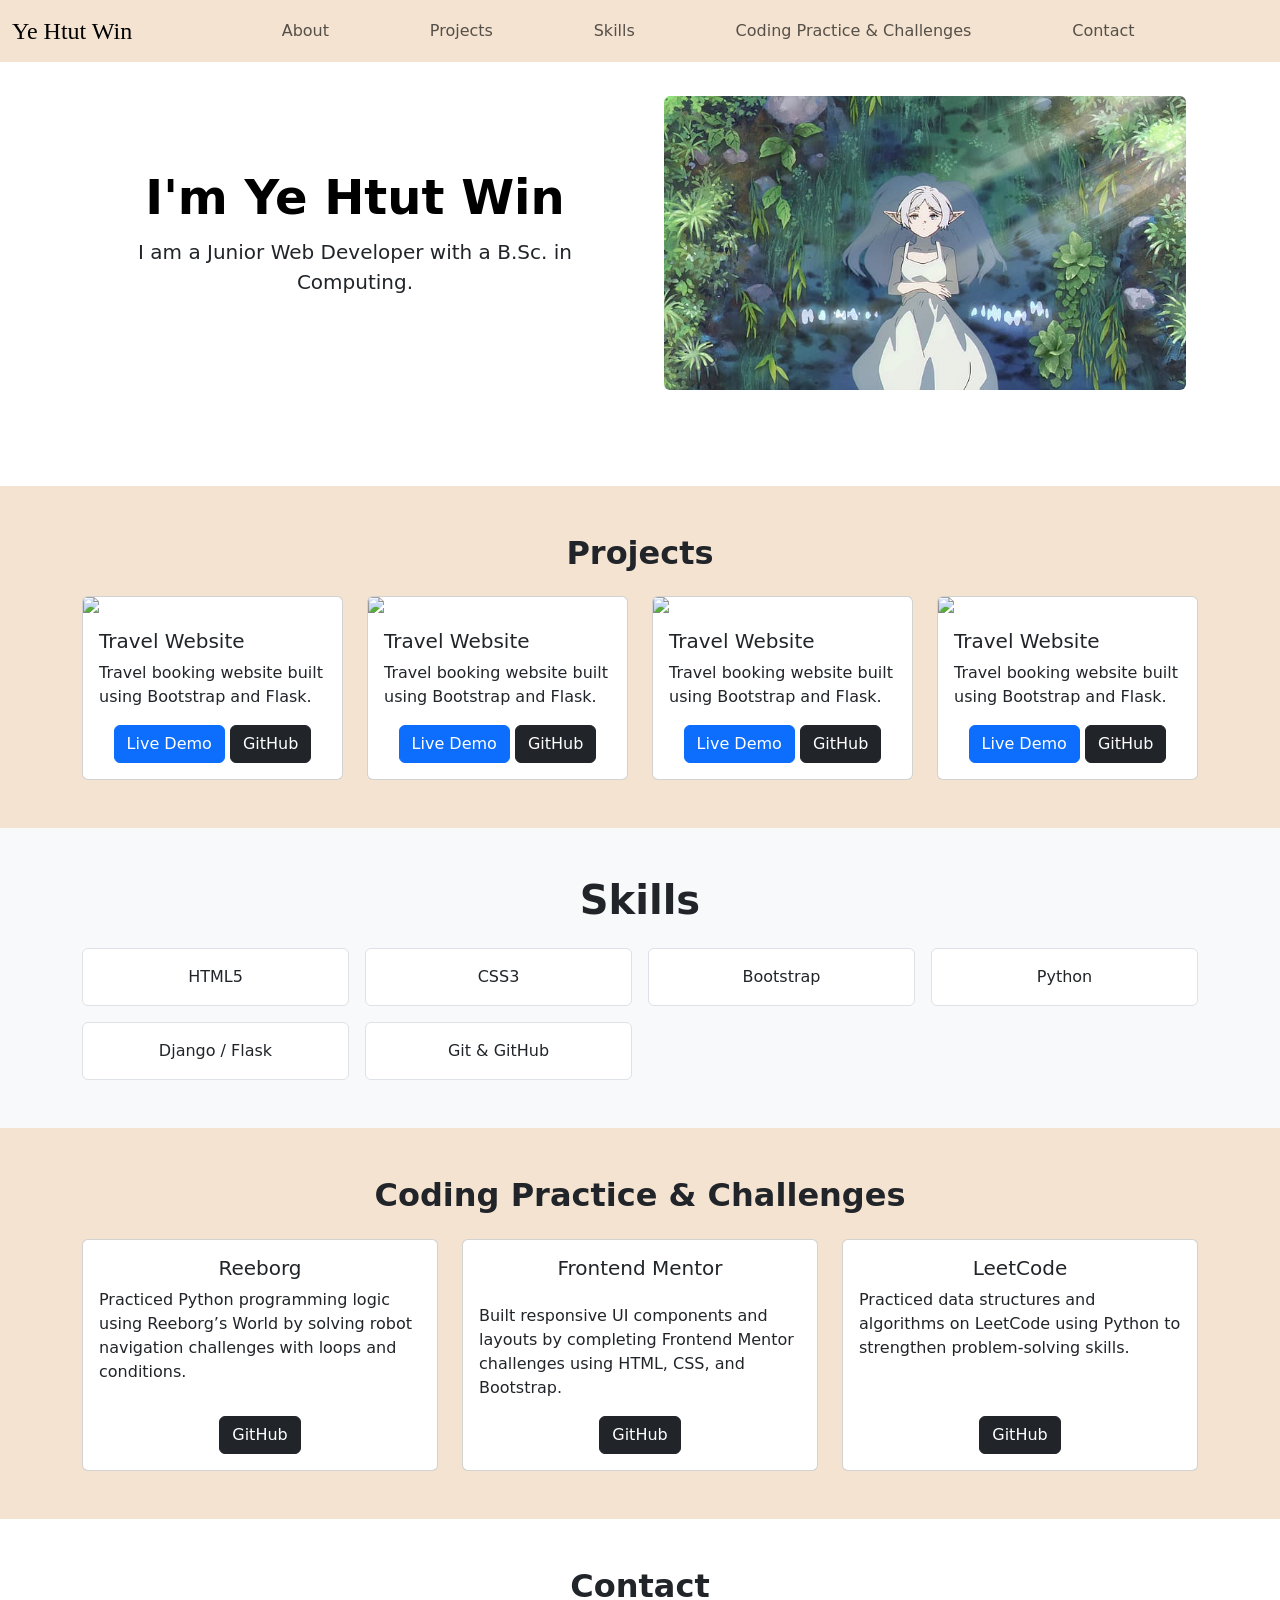
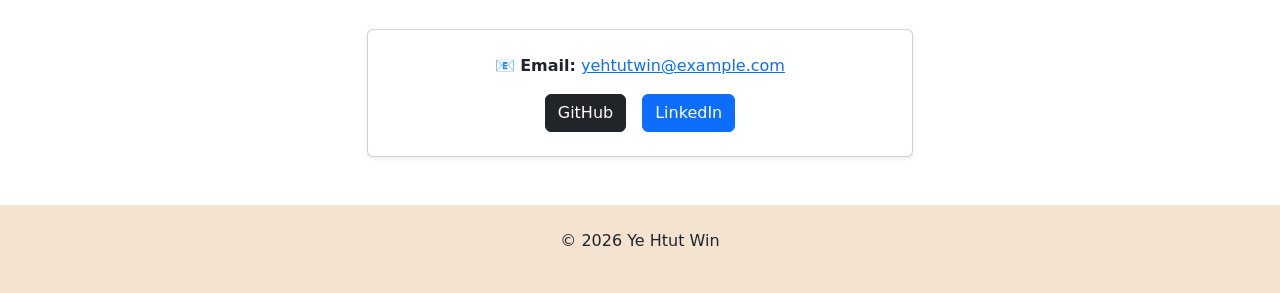
==== yehtutwin_portfolio.html @ 6c2ecf49 "first commit of portfolio" ====
<!doctype html>
<html lang="en">
  <head>
    <meta charset="UTF-8" />
    <meta name="viewport" content="width=device-width, initial-scale=1.0" />
    <title>Ye Htut Win | Junior Web Developer</title>
    <link
      href="https://cdn.jsdelivr.net/npm/bootstrap@5.3.8/dist/css/bootstrap.min.css"
      rel="stylesheet"
      integrity="sha384-sRIl4kxILFvY47J16cr9ZwB07vP4J8+LH7qKQnuqkuIAvNWLzeN8tE5YBujZqJLB"
      crossorigin="anonymous"
    />
    <link
      href="https://fonts.googleapis.com/css2?family=Pacifico&display=swap"
      rel="stylesheet"
    />
    <link rel="stylesheet" href="css/style.css" />
  </head>
  <body>
    <!-- Navigation bar -->
    <nav class="navbar navbar-expand-lg navbar-light fixed-top">
      <div class="container-fluid">
        <a class="navbar-brand text-black nav-name" href="#">Ye Htut Win</a>
        <button
          class="navbar-toggler mx-5"
          data-bs-toggle="collapse"
          data-bs-target="#menu"
        >
          <span class="navbar-toggler-icon"></span>
        </button>
        <div class="collapse navbar-collapse" id="menu">
          <ul class="navbar-nav mx-auto text-center gap-5">
            <li class="nav-item">
              <a class="nav-link hover-bracket" href="#about">About</a>
            </li>
            <li class="nav-item">
              <a class="nav-link hover-bracket" href="#projects">Projects</a>
            </li>
            <li class="nav-item">
              <a class="nav-link hover-bracket" href="#skills">Skills</a>
            </li>
            <li class="nav-item">
              <a class="nav-link hover-bracket" href="#practice"
                >Coding Practice & Challenges</a
              >
            </li>
            <li class="nav-item">
              <a class="nav-link hover-bracket" href="#contact">Contact</a>
            </li>
          </ul>
        </div>
      </div>
    </nav>
    <!-- About Section -->
    <section class="container col-xxl-8 px-4 py-5" id="about">
      <div class="row flex-lg-row-reverse align-items-center g-5 py-5">
        <div class="col-10 col-sm-8 col-lg-6 mx-auto">
          <img
            src="images/sousou-no-frieren-anime-hd-wallpaper-preview.jpg"
            class="img-fluid mx-auto d-block rounded"
            alt="Bootstrap Themes"
            width="700"
            height="500"
            loading="lazy"
          />
        </div>
        <div class="col-lg-6">
          <h1
            class="display-5 fw-bold text-body-emphasis lh-1 mb-3 text-center"
          >
            I'm Ye Htut Win
          </h1>
          <p class="lead text-center">
            I am a <strong>Junior Web Developer</strong> with a B.Sc. in
            Computing.
          </p>
        </div>
      </div>
    </section>
    <!-- Projects Section -->
    <section id="projects" class="py-5">
      <div class="container">
        <h2 class="mb-4 text-center fw-bold">Projects</h2>
        <div class="row g-4">
          <!-- card 1 -->
          <div class="col-md-3">
            <div class="card">
              <img src="project1.png" class="card-img-top" />
              <div class="card-body">
                <h5 class="card-title">Travel Website</h5>
                <p class="card-text">
                  Travel booking website built using Bootstrap and Flask.
                </p>
                <div class="text-center">
                  <a href="#" class="btn btn-primary">Live Demo</a>
                  <a href="#" class="btn btn-dark">GitHub</a>
                </div>
              </div>
            </div>
          </div>
          <!-- card 2 -->
          <div class="col-md-3">
            <div class="card">
              <img src="project1.png" class="card-img-top" />
              <div class="card-body">
                <h5 class="card-title">Travel Website</h5>
                <p class="card-text">
                  Travel booking website built using Bootstrap and Flask.
                </p>
                <div class="text-center">
                  <a href="#" class="btn btn-primary">Live Demo</a>
                  <a href="#" class="btn btn-dark">GitHub</a>
                </div>
              </div>
            </div>
          </div>
          <!-- card 3 -->
          <div class="col-md-3">
            <div class="card">
              <img src="project1.png" class="card-img-top" />
              <div class="card-body">
                <h5 class="card-title">Travel Website</h5>
                <p class="card-text">
                  Travel booking website built using Bootstrap and Flask.
                </p>
                <div class="text-center">
                  <a href="#" class="btn btn-primary">Live Demo</a>
                  <a href="#" class="btn btn-dark">GitHub</a>
                </div>
              </div>
            </div>
          </div>
          <!-- card 4 -->
          <div class="col-md-3">
            <div class="card">
              <img src="project1.png" class="card-img-top" />
              <div class="card-body">
                <h5 class="card-title">Travel Website</h5>
                <p class="card-text">
                  Travel booking website built using Bootstrap and Flask.
                </p>
                <div class="text-center">
                  <a href="#" class="btn btn-primary">Live Demo</a>
                  <a href="#" class="btn btn-dark">GitHub</a>
                </div>
              </div>
            </div>
          </div>
        </div>
      </div>
    </section>
    <!-- Skills Section -->
    <section class="bg-light" id="skills">
      <div class="container py-5">
        <h1 class="mb-4 text-center fw-bold">Skills</h1>
        <div class="row text-center g-3">
          <div class="col-6 col-md-4 col-lg-3">
            <div class="p-3 border rounded bg-white">HTML5</div>
          </div>
          <div class="col-6 col-md-4 col-lg-3">
            <div class="p-3 border rounded bg-white">CSS3</div>
          </div>
          <div class="col-6 col-md-4 col-lg-3">
            <div class="p-3 border rounded bg-white">Bootstrap</div>
          </div>
          <div class="col-6 col-md-4 col-lg-3">
            <div class="p-3 border rounded bg-white">Python</div>
          </div>
          <div class="col-6 col-md-4 col-lg-3">
            <div class="p-3 border rounded bg-white">Django / Flask</div>
          </div>
          <div class="col-6 col-md-4 col-lg-3">
            <div class="p-3 border rounded bg-white">Git & GitHub</div>
          </div>
        </div>
      </div>
    </section>
    <!-- Coding Practice Section -->
    <section class="py-5" id="practice">
      <div class="container">
        <h2 class="mb-4 text-center fw-bold">Coding Practice & Challenges</h2>
        <div class="row g-4">
          <div class="col-md-4">
            <div class="card h-100">
              <div class="card-body d-flex flex-column">
                <h5 class="card-title text-center">Reeborg</h5>
                <p class="card-text">
                  Practiced Python programming logic using Reeborg’s World by
                  solving robot navigation challenges with loops and conditions.
                </p>
                <div class="text-center mt-auto">
                  <a href="#" class="btn btn-dark">GitHub</a>
                </div>
              </div>
            </div>
          </div>
          <div class="col-md-4">
            <div class="card h-100">
              <div class="card-body d-flex flex-column">
                <h5 class="card-title text-center">Frontend Mentor</h5>
                <p class="card-text"></p>
                <p class="card-text">
                  Built responsive UI components and layouts by completing
                  Frontend Mentor challenges using HTML, CSS, and Bootstrap.
                </p>
                <div class="text-center mt-auto">
                  <a href="#" class="btn btn-dark">GitHub</a>
                </div>
              </div>
            </div>
          </div>
          <div class="col-md-4">
            <div class="card h-100">
              <div class="card-body d-flex flex-column">
                <h5 class="card-title text-center">LeetCode</h5>
                <p class="card-text">
                  Practiced data structures and algorithms on LeetCode using
                  Python to strengthen problem-solving skills.
                </p>
                <div class="text-center mt-auto">
                  <a href="#" class="btn btn-dark">GitHub</a>
                </div>
              </div>
            </div>
          </div>
        </div>
      </div>
    </section>
    <!-- Contact Section -->
    <section id="contact" class="container py-5">
      <h2 class="text-center fw-bold mb-4">Contact</h2>
      <div class="row justify-content-center">
        <div class="col-md-6">
          <div class="card text-center shadow-sm p-4">
            <p class="mb-3">
              📧 <strong>Email:</strong>
              <a href="mailto:yehtutwin@example.com">yehtutwin@example.com</a>
            </p>
            <div class="d-flex justify-content-center gap-3">
              <a href="https://github.com/yehtutwin-py" class="btn btn-dark" target="_blank">GitHub</a>
              <a href="#" class="btn btn-primary" target="_blank"> LinkedIn </a>
            </div>
          </div>
        </div>
      </div>
    </section>
    <!-- Footer Section -->
    <footer class="text-center p-4" id="footer">
      <p>© 2026 Ye Htut Win</p>
    </footer>
    <script
      src="https://cdn.jsdelivr.net/npm/bootstrap@5.3.8/dist/js/bootstrap.bundle.min.js"
      integrity="sha384-FKyoEForCGlyvwx9Hj09JcYn3nv7wiPVlz7YYwJrWVcXK/BmnVDxM+D2scQbITxI"
      crossorigin="anonymous"
    ></script>
  </body>
</html>
---- css/style.css ----
/* Navigation bar style */
.nav-name{
    font-size:150%;
    font-family:'Lucida Handwriting',cursive
}
/* background color */
nav, #projects, #practice, #footer{
    background-color: #F3E3D0;
}
nav .nav-link:hover{
    color: #333333;
    font-weight: bold;
}
.hover-bracket::before{
  content:"<";
  opacity:0;
  margin-right:5px;
  transition:0.3s;
}
.hover-bracket::after{
  content:">";
  opacity:0;
  margin-left:5px;
  transition:0.3s;
}
.hover-bracket:hover::before,
.hover-bracket:hover::after{
  opacity:1;
}
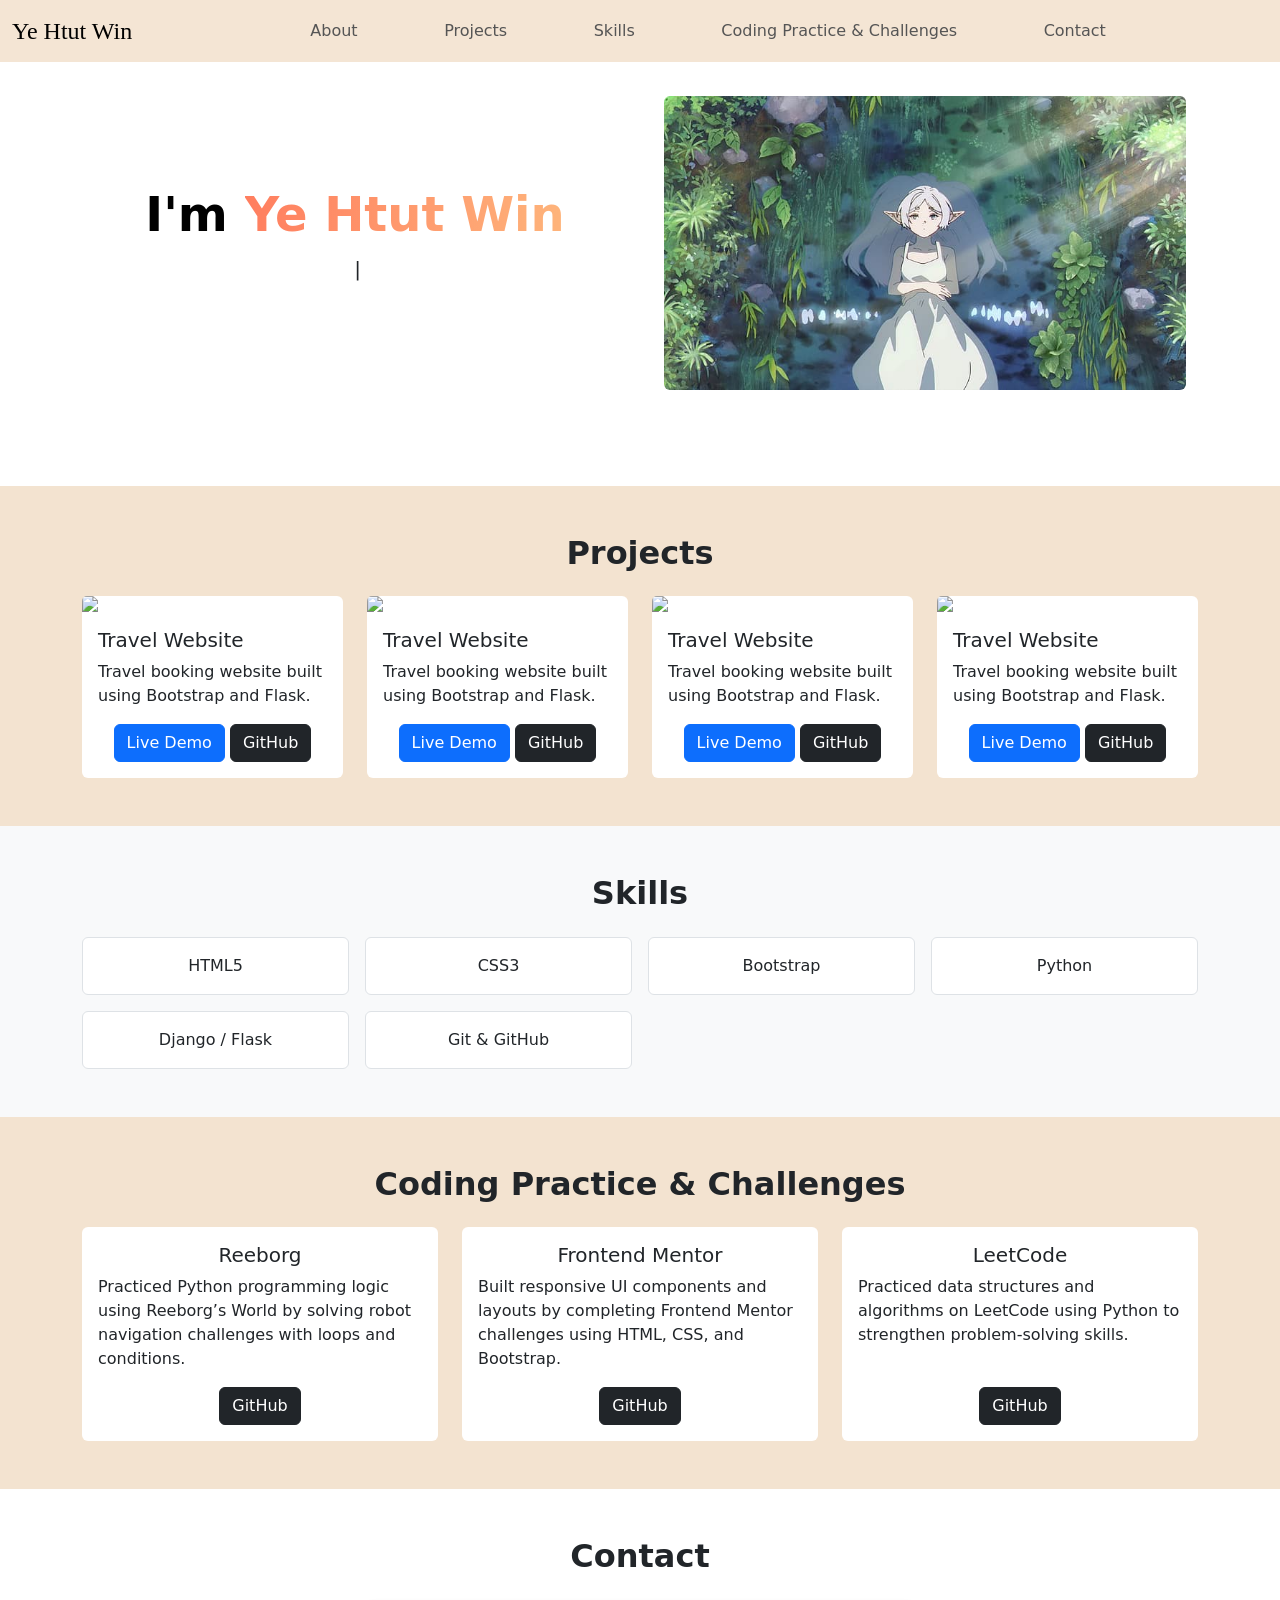
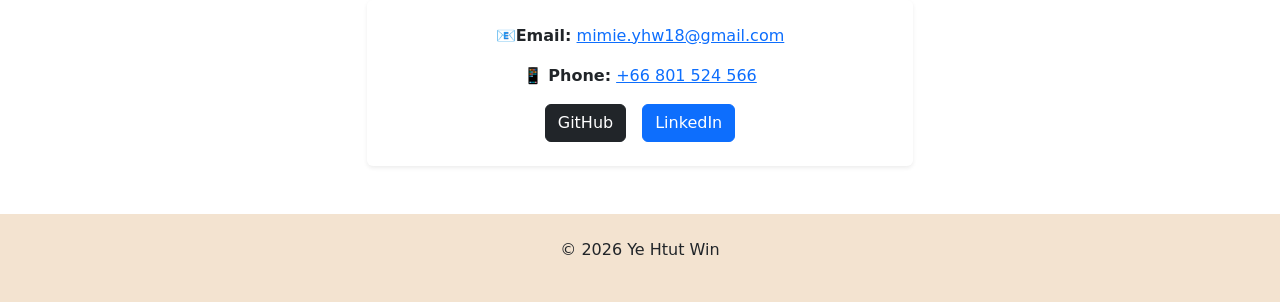
==== commit cb441cec: "transitions added" ====
--- a/yehtutwin_portfolio.html
+++ b/yehtutwin_portfolio.html
@@ -65,14 +65,11 @@
           />
         </div>
         <div class="col-lg-6">
-          <h1
-            class="display-5 fw-bold text-body-emphasis lh-1 mb-3 text-center"
-          >
-            I'm Ye Htut Win
+          <h1 class="display-5 fw-bold text-body-emphasis text-center">
+            <span id="name"><span class="highlight"></span></span>
           </h1>
           <p class="lead text-center">
-            I am a <strong>Junior Web Developer</strong> with a B.Sc. in
-            Computing.
+            <span id="role"></span>
           </p>
         </div>
       </div>
@@ -80,7 +77,9 @@
     <!-- Projects Section -->
     <section id="projects" class="py-5">
       <div class="container">
-        <h2 class="mb-4 text-center fw-bold">Projects</h2>
+        <div class="section-title-wrapper">
+          <h2 class="mb-4 fw-bold section-title">Projects</h2>
+        </div>
         <div class="row g-4">
           <!-- card 1 -->
           <div class="col-md-3">
@@ -92,8 +91,8 @@
                   Travel booking website built using Bootstrap and Flask.
                 </p>
                 <div class="text-center">
-                  <a href="#" class="btn btn-primary">Live Demo</a>
-                  <a href="#" class="btn btn-dark">GitHub</a>
+                  <a href="#" target="_blank" rel="noopener noreferrer" class="btn btn-primary">Live Demo</a>
+                  <a href="#" target="_blank" rel="noopener noreferrer" class="btn btn-dark">GitHub</a>
                 </div>
               </div>
             </div>
@@ -108,8 +107,8 @@
                   Travel booking website built using Bootstrap and Flask.
                 </p>
                 <div class="text-center">
-                  <a href="#" class="btn btn-primary">Live Demo</a>
-                  <a href="#" class="btn btn-dark">GitHub</a>
+                  <a href="#" target="_blank" rel="noopener noreferrer" class="btn btn-primary">Live Demo</a>
+                  <a href="#" target="_blank" rel="noopener noreferrer" class="btn btn-dark">GitHub</a>
                 </div>
               </div>
             </div>
@@ -124,8 +123,8 @@
                   Travel booking website built using Bootstrap and Flask.
                 </p>
                 <div class="text-center">
-                  <a href="#" class="btn btn-primary">Live Demo</a>
-                  <a href="#" class="btn btn-dark">GitHub</a>
+                  <a href="#" target="_blank" rel="noopener noreferrer" class="btn btn-primary">Live Demo</a>
+                  <a href="#" target="_blank" rel="noopener noreferrer" class="btn btn-dark">GitHub</a>
                 </div>
               </div>
             </div>
@@ -140,8 +139,8 @@
                   Travel booking website built using Bootstrap and Flask.
                 </p>
                 <div class="text-center">
-                  <a href="#" class="btn btn-primary">Live Demo</a>
-                  <a href="#" class="btn btn-dark">GitHub</a>
+                  <a href="#" target="_blank" rel="noopener noreferrer" class="btn btn-primary">Live Demo</a>
+                  <a href="#" target="_blank" rel="noopener noreferrer" class="btn btn-dark">GitHub</a>
                 </div>
               </div>
             </div>
@@ -152,7 +151,9 @@
     <!-- Skills Section -->
     <section class="bg-light" id="skills">
       <div class="container py-5">
-        <h1 class="mb-4 text-center fw-bold">Skills</h1>
+        <div class="section-title-wrapper">
+          <h2 class="mb-4 fw-bold section-title">Skills</h2>
+        </div>
         <div class="row text-center g-3">
           <div class="col-6 col-md-4 col-lg-3">
             <div class="p-3 border rounded bg-white">HTML5</div>
@@ -178,7 +179,9 @@
     <!-- Coding Practice Section -->
     <section class="py-5" id="practice">
       <div class="container">
-        <h2 class="mb-4 text-center fw-bold">Coding Practice & Challenges</h2>
+        <div class="section-title-wrapper">
+          <h2 class="mb-4 fw-bold section-title">Coding Practice & Challenges</h2>
+        </div>
         <div class="row g-4">
           <div class="col-md-4">
             <div class="card h-100">
@@ -189,7 +192,7 @@
                   solving robot navigation challenges with loops and conditions.
                 </p>
                 <div class="text-center mt-auto">
-                  <a href="#" class="btn btn-dark">GitHub</a>
+                  <a href="https://github.com/yehtutwin-py/reeborg" target="_blank" rel="noopener noreferrer" class="btn btn-dark">GitHub</a>
                 </div>
               </div>
             </div>
@@ -198,13 +201,12 @@
             <div class="card h-100">
               <div class="card-body d-flex flex-column">
                 <h5 class="card-title text-center">Frontend Mentor</h5>
-                <p class="card-text"></p>
                 <p class="card-text">
                   Built responsive UI components and layouts by completing
                   Frontend Mentor challenges using HTML, CSS, and Bootstrap.
                 </p>
                 <div class="text-center mt-auto">
-                  <a href="#" class="btn btn-dark">GitHub</a>
+                  <a href="#" target="_blank" rel="noopener noreferrer" class="btn btn-dark">GitHub</a>
                 </div>
               </div>
             </div>
@@ -218,7 +220,7 @@
                   Python to strengthen problem-solving skills.
                 </p>
                 <div class="text-center mt-auto">
-                  <a href="#" class="btn btn-dark">GitHub</a>
+                  <a href="https://github.com/yehtutwin-py/Leetcode_yhw" target="_blank" rel="noopener noreferrer" class="btn btn-dark">GitHub</a>
                 </div>
               </div>
             </div>
@@ -228,13 +230,19 @@
     </section>
     <!-- Contact Section -->
     <section id="contact" class="container py-5">
-      <h2 class="text-center fw-bold mb-4">Contact</h2>
+      <div class="section-title-wrapper">
+        <h2 class="mb-4 fw-bold section-title">Contact</h2>
+      </div>
       <div class="row justify-content-center">
         <div class="col-md-6">
           <div class="card text-center shadow-sm p-4">
             <p class="mb-3">
-              📧 <strong>Email:</strong>
-              <a href="mailto:yehtutwin@example.com">yehtutwin@example.com</a>
+              📧<strong>Email:</strong>
+              <a href="mailto:yehtutwin@example.com">mimie.yhw18@gmail.com</a>
+            </p>
+            <p class="mb-3">
+              📱 <strong>Phone:</strong>
+              <a href="tel:+66801524566">+66 801 524 566</a>
             </p>
             <div class="d-flex justify-content-center gap-3">
               <a href="https://github.com/yehtutwin-py" class="btn btn-dark" target="_blank">GitHub</a>
@@ -248,6 +256,80 @@
     <footer class="text-center p-4" id="footer">
       <p>© 2026 Ye Htut Win</p>
     </footer>
+    <script>
+      const nameText = "I'm Ye Htut Win";
+      const roles = [
+        "Junior Web Developer",
+        "Frontend Learner",
+        "Backend Developer",
+        "Problem Solver"
+      ];
+
+      let nameIndex = 0;
+
+      let roleIndex = 0;
+      let charIndex = 0;
+      let isDeleting = false;
+
+      const nameEl = document.getElementById("name");
+      const roleEl = document.getElementById("role");
+
+      function typeName() {
+      nameEl.classList.add("typing");
+
+      if (nameIndex < nameText.length) {
+        const currentText = nameText.substring(0, nameIndex + 1);
+
+        // split "I'm " and "Ye Htut Win"
+        const splitIndex = currentText.indexOf("Ye");
+        
+        if (splitIndex !== -1) {
+          const normalPart = currentText.substring(0, splitIndex);
+          const highlightPart = currentText.substring(splitIndex);
+
+          nameEl.innerHTML = normalPart + "<span class='highlight'>" + highlightPart + "</span>";
+        } else {
+          nameEl.innerHTML = currentText;
+        }
+
+        nameIndex++;
+        setTimeout(typeName, 80);
+      } else {
+        nameEl.classList.remove("typing");
+        roleEl.classList.add("typing");
+        setTimeout(typeRole, 500);
+      }
+    }
+
+      function typeRole() {
+        const current = roles[roleIndex];
+
+        if (isDeleting) {
+          roleEl.innerHTML = current.substring(0, charIndex - 1);
+          charIndex--;
+
+          if (charIndex === 0) {
+            isDeleting = false;
+            roleIndex = (roleIndex + 1) % roles.length;
+            setTimeout(typeRole, 300);
+          } else {
+            setTimeout(typeRole, 50);
+          }
+        } else {
+          roleEl.innerHTML = current.substring(0, charIndex + 1);
+          charIndex++;
+
+          if (charIndex === current.length) {
+            isDeleting = true;
+            setTimeout(typeRole, 1500);
+          } else {
+            setTimeout(typeRole, 100);
+          }
+        }
+      }
+
+      window.onload = typeName;
+    </script>
     <script
       src="https://cdn.jsdelivr.net/npm/bootstrap@5.3.8/dist/js/bootstrap.bundle.min.js"
       integrity="sha384-FKyoEForCGlyvwx9Hj09JcYn3nv7wiPVlz7YYwJrWVcXK/BmnVDxM+D2scQbITxI"
--- a/css/style.css
+++ b/css/style.css
@@ -1,3 +1,7 @@
+/* smooth scrolling */
+html{
+  scroll-behavior: smooth;
+}
 /* Navigation bar style */
 .nav-name{
     font-size:150%;
@@ -7,25 +11,129 @@
 nav, #projects, #practice, #footer{
     background-color: #F3E3D0;
 }
+nav{
+  background-color: rgba(243, 227, 208, 0.9);
+  backdrop-filter: blur(8px);
+}
+.nav-link{
+  transition: all 0.3s ease;
+}
+nav .nav-link{
+  position: relative;
+  color: #555;
+}
 nav .nav-link:hover{
-    color: #333333;
+  color: #000;
+  transform: translateY(-2px);
+}
+/* nav bar hover with brackets */
+nav .nav-link:hover{
+    color: #ff7e5f;
     font-weight: bold;
 }
 .hover-bracket::before{
-  content:"<";
+  content:"(";
   opacity:0;
   margin-right:5px;
-  transition:0.3s;
+  transition: all 0.3s ease;
 }
 .hover-bracket::after{
-  content:">";
+  content:")";
   opacity:0;
   margin-left:5px;
-  transition:0.3s;
+  transition:all 0.3s ease;
 }
 .hover-bracket:hover::before,
 .hover-bracket:hover::after{
   opacity:1;
+  transform: translateX(0);
 }
-
-
+/* card transitions */
+.card{
+  transition: all 0.3s ease;
+  border: none;
+}
+.card:hover{
+  transform: translateY(-10px);
+  box-shadow: 0 10px 25px rgba(0,0,0,0.15);
+}
+/* button animations */
+.btn{
+  transition: all 0.3s ease;
+}
+.btn:hover{
+  transform: scale(1.05);
+}
+/* Image zoom */
+img{
+  transition: transform 0.4s ease;
+}
+img:hover{
+  transform: scale(1.05);
+}
+/* Section fade-in */
+section{
+  opacity: 0;
+  transform: translateY(30px);
+  animation: fadeUp 0.8s ease forwards;
+}
+@keyframes fadeUp{
+  to{
+    opacity: 1;
+    transform: translateY(0);
+  }
+}
+/* Skills hover */
+#skills .p-3{
+  transition: all 0.3s ease;
+}
+#skills .p-3:hover{
+  background-color: #F3E3D0;
+  transform: scale(1.08);
+}
+/* section name script */
+/* typing cursor */
+.typing::after{
+  content: "|";
+  margin-left: 5px;
+  animation: blink 1s infinite;
+}
+/* gradient highlight */
+.highlight{
+  background: linear-gradient(90deg, #ff7e5f, #feb47b);
+  -webkit-background-clip: text;
+  -webkit-text-fill-color: transparent;
+}
+@keyframes blink{
+  50% { opacity: 0; }
+}
+/* spacing fix */
+#name{
+  display: block;
+}
+#role{
+  display: block;
+  margin-top: 10px;
+}
+/* Underline animation of section */
+.section-title-wrapper{
+  text-align: center;
+}
+.section-title{
+  position: relative;
+  display: inline-block;
+}
+.section-title::after{
+  content: "";
+  width: 0%;
+  height: 3px;
+  background: #ff7e5f;
+  position: absolute;
+  left: 50%;
+  bottom: -5px;
+  transform: translateX(-50%);
+  transition: width 0.4s ease;
+}
+.section-title:hover::after{
+  width: 60%;
+}
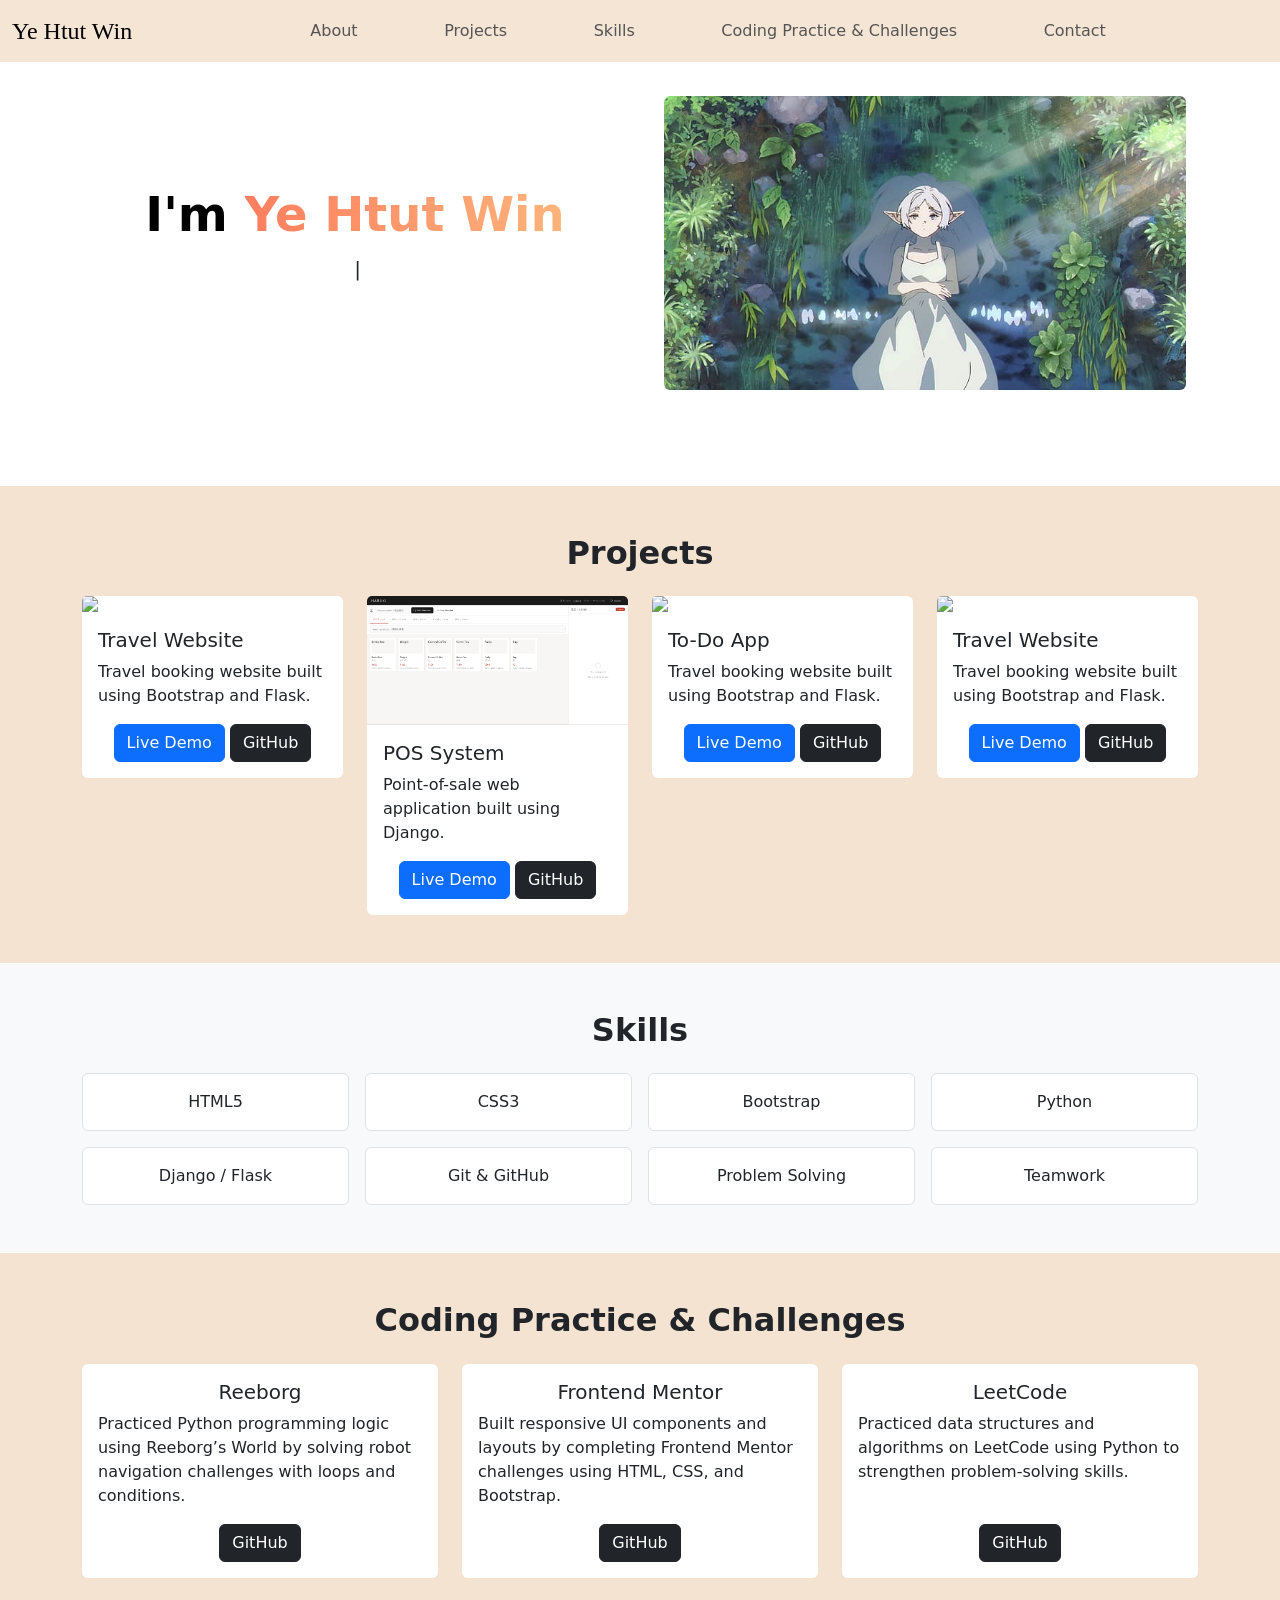
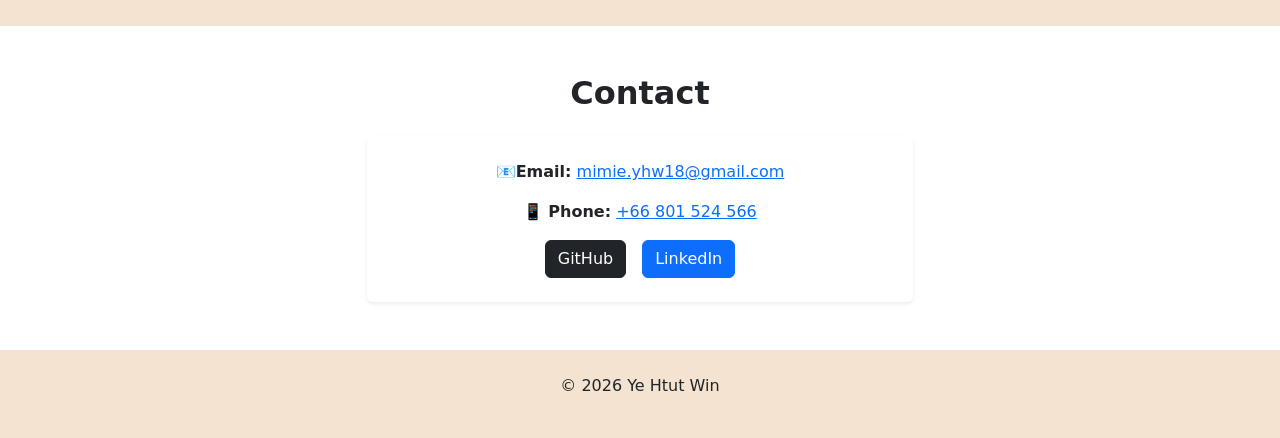
==== commit c51f5b82: "projects add" ====
--- a/yehtutwin_portfolio.html
+++ b/yehtutwin_portfolio.html
@@ -91,8 +91,8 @@
                   Travel booking website built using Bootstrap and Flask.
                 </p>
                 <div class="text-center">
-                  <a href="#" target="_blank" rel="noopener noreferrer" class="btn btn-primary">Live Demo</a>
-                  <a href="#" target="_blank" rel="noopener noreferrer" class="btn btn-dark">GitHub</a>
+                  <a href="https://frabjous-jelly-9b60dd.netlify.app/" target="_blank" rel="noopener noreferrer" class="btn btn-primary">Live Demo</a>
+                  <a href="https://github.com/yehtutwin-py/portfolio" target="_blank" rel="noopener noreferrer" class="btn btn-dark">GitHub</a>
                 </div>
               </div>
             </div>
@@ -100,15 +100,15 @@
           <!-- card 2 -->
           <div class="col-md-3">
             <div class="card">
-              <img src="project1.png" class="card-img-top" />
+              <img src="images/FireShot Capture 002 - Cashier — HARUKI POS - haruki-pos-system-production.up.railway.app.png" class="card-img-top" />
               <div class="card-body">
-                <h5 class="card-title">Travel Website</h5>
-                <p class="card-text">
-                  Travel booking website built using Bootstrap and Flask.
+                <h5 class="card-title">POS System</h5>
+                <p class="card-text">
+                  Point-of-sale web application built using Django.
                 </p>
                 <div class="text-center">
-                  <a href="#" target="_blank" rel="noopener noreferrer" class="btn btn-primary">Live Demo</a>
-                  <a href="#" target="_blank" rel="noopener noreferrer" class="btn btn-dark">GitHub</a>
+                  <a href="https://haruki-pos-system-production.up.railway.app" target="_blank" rel="noopener noreferrer" class="btn btn-primary">Live Demo</a>
+                  <a href="https://github.com/yehtutwin-py/haruki-pos-system" target="_blank" rel="noopener noreferrer" class="btn btn-dark">GitHub</a>
                 </div>
               </div>
             </div>
@@ -118,13 +118,13 @@
             <div class="card">
               <img src="project1.png" class="card-img-top" />
               <div class="card-body">
-                <h5 class="card-title">Travel Website</h5>
+                <h5 class="card-title">To-Do App</h5>
                 <p class="card-text">
                   Travel booking website built using Bootstrap and Flask.
                 </p>
                 <div class="text-center">
-                  <a href="#" target="_blank" rel="noopener noreferrer" class="btn btn-primary">Live Demo</a>
-                  <a href="#" target="_blank" rel="noopener noreferrer" class="btn btn-dark">GitHub</a>
+                  <a href="https://todo-app-flask-auth.vercel.app/" target="_blank" rel="noopener noreferrer" class="btn btn-primary">Live Demo</a>
+                  <a href="https://github.com/yehtutwin-py/Todo-app-flask-auth" target="_blank" rel="noopener noreferrer" class="btn btn-dark">GitHub</a>
                 </div>
               </div>
             </div>
@@ -172,6 +172,12 @@
           </div>
           <div class="col-6 col-md-4 col-lg-3">
             <div class="p-3 border rounded bg-white">Git & GitHub</div>
+          </div>
+          <div class="col-6 col-md-4 col-lg-3">
+            <div class="p-3 border rounded bg-white">Problem Solving</div>
+          </div>
+          <div class="col-6 col-md-4 col-lg-3">
+            <div class="p-3 border rounded bg-white">Teamwork</div>
           </div>
         </div>
       </div>
@@ -246,7 +252,7 @@
             </p>
             <div class="d-flex justify-content-center gap-3">
               <a href="https://github.com/yehtutwin-py" class="btn btn-dark" target="_blank">GitHub</a>
-              <a href="#" class="btn btn-primary" target="_blank"> LinkedIn </a>
+              <a href="https://www.linkedin.com/in/ye-htut-win-63a595314/" class="btn btn-primary" target="_blank"> LinkedIn </a>
             </div>
           </div>
         </div>
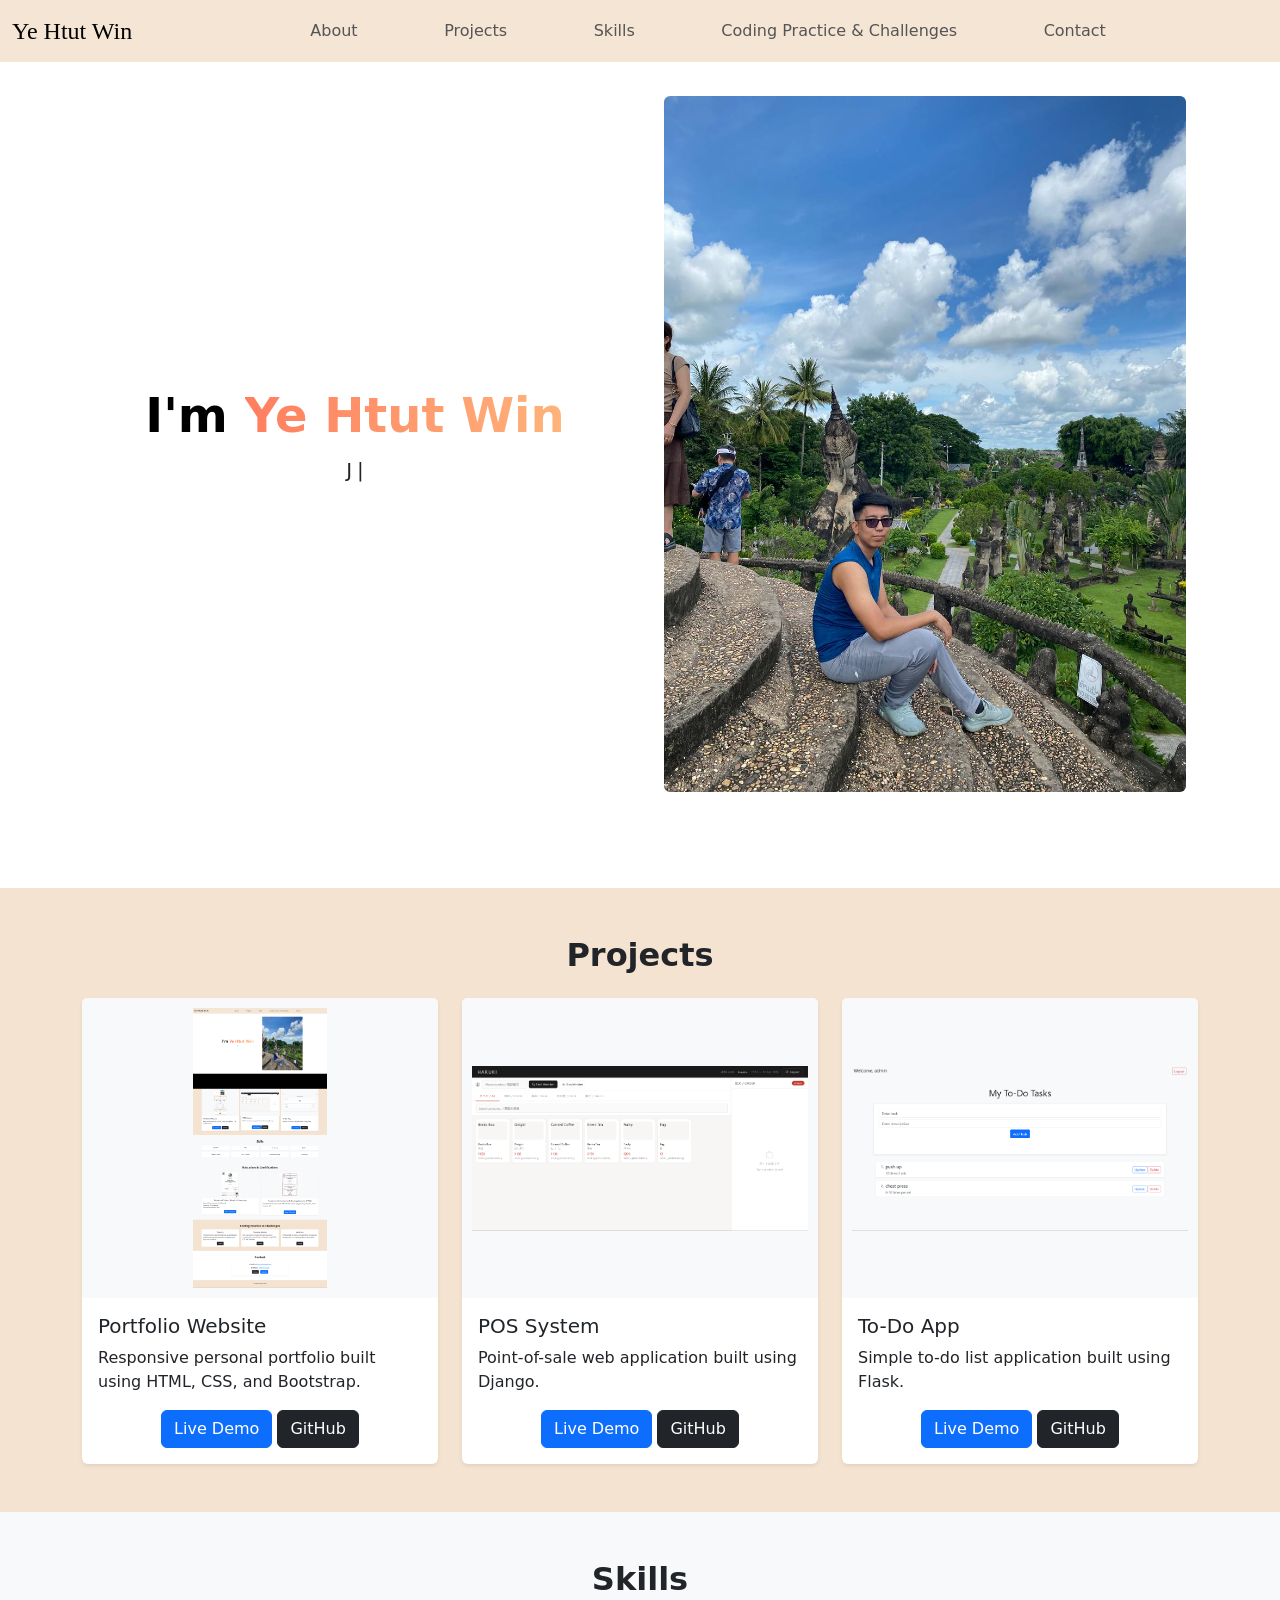
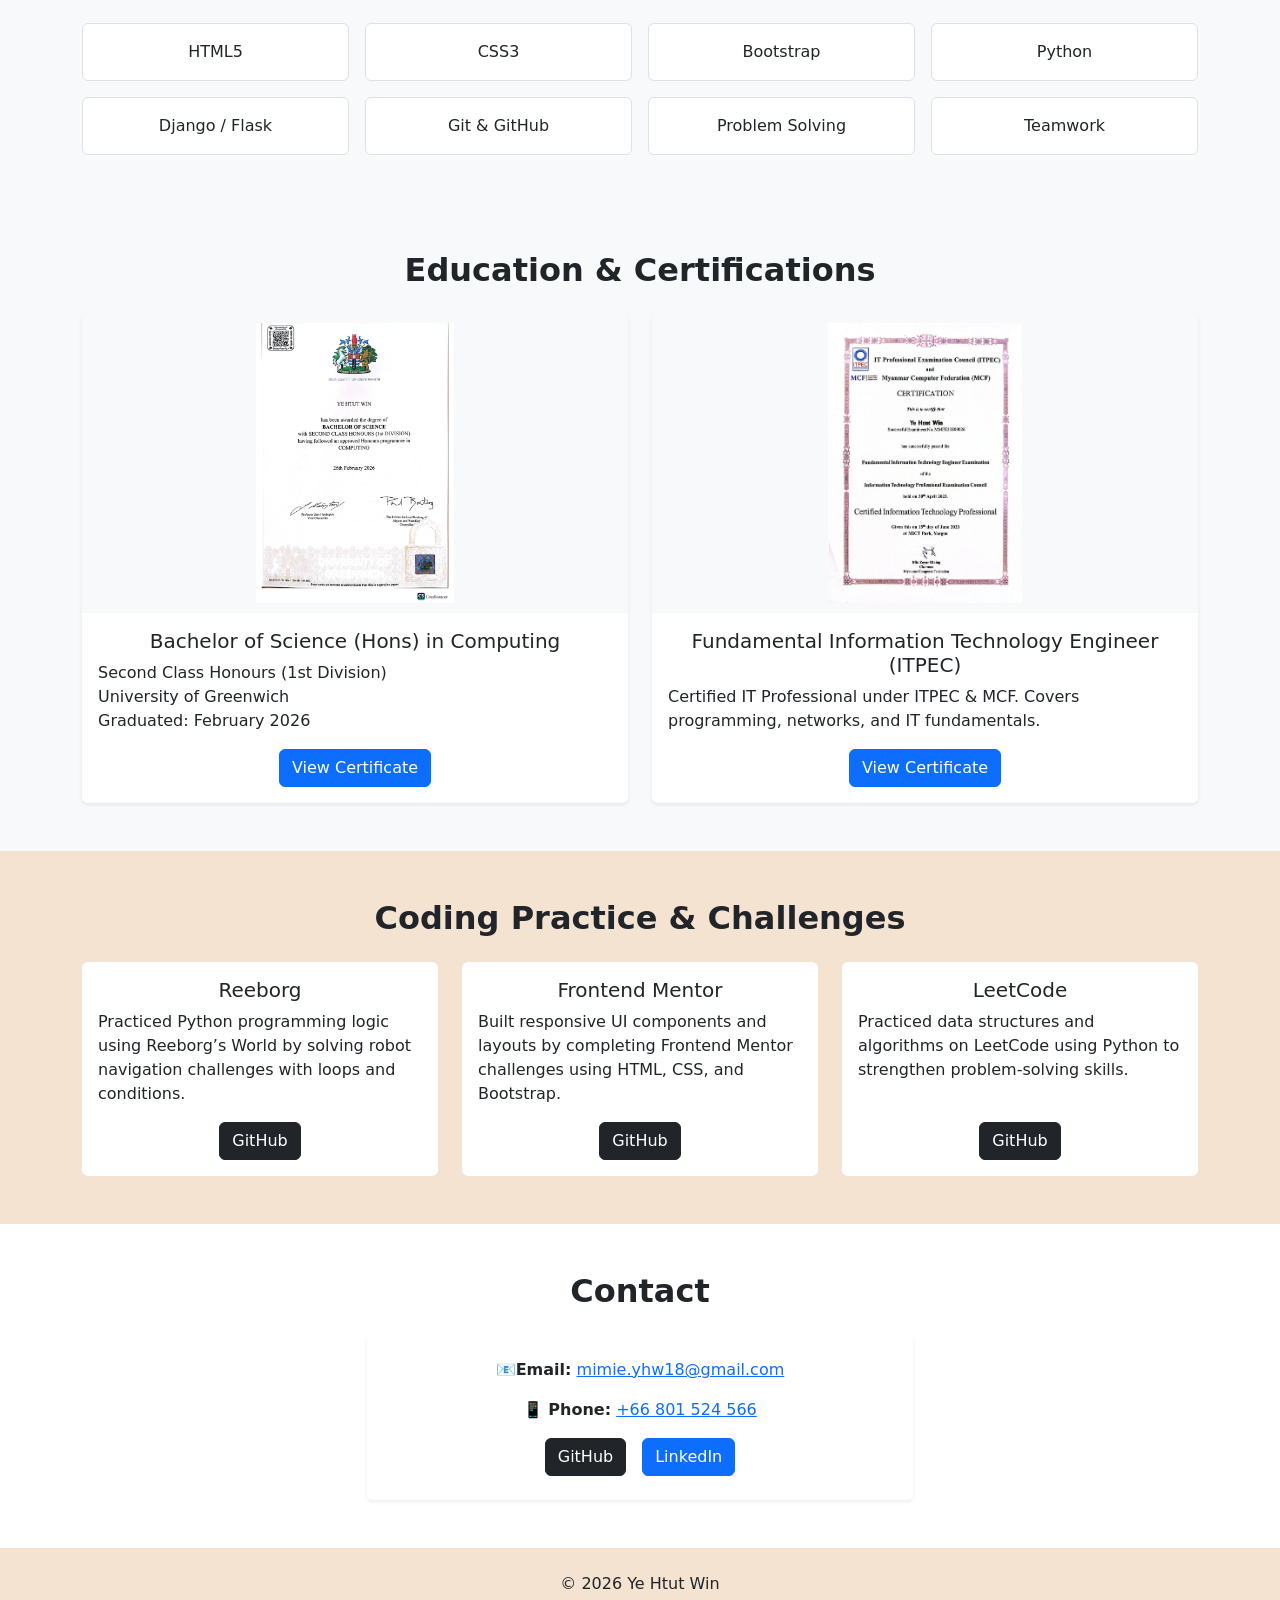
==== commit 786ae057: "Added certificates" ====
--- a/yehtutwin_portfolio.html
+++ b/yehtutwin_portfolio.html
@@ -56,7 +56,7 @@
       <div class="row flex-lg-row-reverse align-items-center g-5 py-5">
         <div class="col-10 col-sm-8 col-lg-6 mx-auto">
           <img
-            src="images/sousou-no-frieren-anime-hd-wallpaper-preview.jpg"
+            src="images/photo_2024-07-17_14-22-04.jpg"
             class="img-fluid mx-auto d-block rounded"
             alt="Bootstrap Themes"
             width="700"
@@ -82,6 +82,96 @@
         </div>
         <div class="row g-4">
           <!-- card 1 -->
+          <div class="col-12 col-sm-6 col-lg-4">
+            <div class="card h-100 shadow-sm">
+              <img src="images/FireShot Capture 005 - Ye Htut Win - Junior Web Developer - 127.0.0.1.png" class="card-img-top" />
+              <div class="card-body d-flex flex-column">
+                <h5 class="card-title">Portfolio Website</h5>
+                <p class="card-text">
+                  Responsive personal portfolio built using HTML, CSS, and Bootstrap.
+                </p>
+                <div class="text-center text-center mt-auto">
+                  <a
+                    href="https://frabjous-jelly-9b60dd.netlify.app/"
+                    target="_blank"
+                    rel="noopener noreferrer"
+                    class="btn btn-primary"
+                    >Live Demo</a
+                  >
+                  <a
+                    href="https://github.com/yehtutwin-py/portfolio"
+                    target="_blank"
+                    rel="noopener noreferrer"
+                    class="btn btn-dark"
+                    >GitHub</a
+                  >
+                </div>
+              </div>
+            </div>
+          </div>
+          <!-- card 2 -->
+          <div class="col-12 col-sm-6 col-lg-4">
+            <div class="card h-100 shadow-sm">
+              <img
+                src="images/FireShot Capture 002 - Cashier — HARUKI POS - haruki-pos-system-production.up.railway.app.png"
+                class="card-img-top"
+              />
+              <div class="card-body d-flex flex-column">
+                <h5 class="card-title">POS System</h5>
+                <p class="card-text">
+                  Point-of-sale web application built using Django.
+                </p>
+                <div class="text-center mt-auto">
+                  <a
+                    href="https://haruki-pos-system-production.up.railway.app"
+                    target="_blank"
+                    rel="noopener noreferrer"
+                    class="btn btn-primary"
+                    >Live Demo</a
+                  >
+                  <a
+                    href="https://github.com/yehtutwin-py/haruki-pos-system"
+                    target="_blank"
+                    rel="noopener noreferrer"
+                    class="btn btn-dark"
+                    >GitHub</a
+                  >
+                </div>
+              </div>
+            </div>
+          </div>
+          <!-- card 3 -->
+          <div class="col-12 col-sm-6 col-lg-4">
+            <div class="card h-100 shadow-sm">
+              <img
+                src="images/FireShot Capture 003 - To-Do App - todo-app-flask-auth.onrender.com.png"
+                class="card-img-top"
+              />
+              <div class="card-body d-flex flex-column">
+                <h5 class="card-title">To-Do App</h5>
+                <p class="card-text">
+                  Simple to-do list application built using Flask.
+                </p>
+                <div class="text-center mt-auto">
+                  <a
+                    href="https://todo-app-flask-auth.onrender.com"
+                    target="_blank"
+                    rel="noopener noreferrer"
+                    class="btn btn-primary"
+                    >Live Demo</a
+                  >
+                  <a
+                    href="https://github.com/yehtutwin-py/Todo-app-flask-auth"
+                    target="_blank"
+                    rel="noopener noreferrer"
+                    class="btn btn-dark"
+                    >GitHub</a
+                  >
+                </div>
+              </div>
+            </div>
+          </div>
+          <!-- card 4
           <div class="col-md-3">
             <div class="card">
               <img src="project1.png" class="card-img-top" />
@@ -91,60 +181,12 @@
                   Travel booking website built using Bootstrap and Flask.
                 </p>
                 <div class="text-center">
-                  <a href="https://frabjous-jelly-9b60dd.netlify.app/" target="_blank" rel="noopener noreferrer" class="btn btn-primary">Live Demo</a>
-                  <a href="https://github.com/yehtutwin-py/portfolio" target="_blank" rel="noopener noreferrer" class="btn btn-dark">GitHub</a>
-                </div>
-              </div>
-            </div>
-          </div>
-          <!-- card 2 -->
-          <div class="col-md-3">
-            <div class="card">
-              <img src="images/FireShot Capture 002 - Cashier — HARUKI POS - haruki-pos-system-production.up.railway.app.png" class="card-img-top" />
-              <div class="card-body">
-                <h5 class="card-title">POS System</h5>
-                <p class="card-text">
-                  Point-of-sale web application built using Django.
-                </p>
-                <div class="text-center">
-                  <a href="https://haruki-pos-system-production.up.railway.app" target="_blank" rel="noopener noreferrer" class="btn btn-primary">Live Demo</a>
-                  <a href="https://github.com/yehtutwin-py/haruki-pos-system" target="_blank" rel="noopener noreferrer" class="btn btn-dark">GitHub</a>
-                </div>
-              </div>
-            </div>
-          </div>
-          <!-- card 3 -->
-          <div class="col-md-3">
-            <div class="card">
-              <img src="project1.png" class="card-img-top" />
-              <div class="card-body">
-                <h5 class="card-title">To-Do App</h5>
-                <p class="card-text">
-                  Travel booking website built using Bootstrap and Flask.
-                </p>
-                <div class="text-center">
-                  <a href="https://todo-app-flask-auth.vercel.app/" target="_blank" rel="noopener noreferrer" class="btn btn-primary">Live Demo</a>
-                  <a href="https://github.com/yehtutwin-py/Todo-app-flask-auth" target="_blank" rel="noopener noreferrer" class="btn btn-dark">GitHub</a>
-                </div>
-              </div>
-            </div>
-          </div>
-          <!-- card 4 -->
-          <div class="col-md-3">
-            <div class="card">
-              <img src="project1.png" class="card-img-top" />
-              <div class="card-body">
-                <h5 class="card-title">Travel Website</h5>
-                <p class="card-text">
-                  Travel booking website built using Bootstrap and Flask.
-                </p>
-                <div class="text-center">
                   <a href="#" target="_blank" rel="noopener noreferrer" class="btn btn-primary">Live Demo</a>
                   <a href="#" target="_blank" rel="noopener noreferrer" class="btn btn-dark">GitHub</a>
                 </div>
               </div>
             </div>
-          </div>
+          </div> -->
         </div>
       </div>
     </section>
@@ -182,11 +224,89 @@
         </div>
       </div>
     </section>
+    <!-- Education Section -->
+    <!-- Education & Certificates Section -->
+    <section class="py-5 bg-light" id="education">
+      <div class="container">
+        <div class="section-title-wrapper">
+          <h2 class="mb-4 fw-bold section-title">Education & Certifications</h2>
+        </div>
+
+        <div class="row g-4">
+          <!-- Degree -->
+          <div class="col-12 col-md-6">
+            <div class="card h-100 shadow-sm">
+              <img
+                src="images/Ye Htut Win_Certificate_page-0001.jpg"
+                class="card-img-top"
+                alt="Degree Certificate"
+              />
+
+              <div class="card-body d-flex flex-column">
+                <h5 class="card-title text-center">
+                  Bachelor of Science (Hons) in Computing
+                </h5>
+
+                <p class="card-text">
+                  Second Class Honours (1st Division)<br />
+                  University of Greenwich<br />
+                  Graduated: February 2026
+                </p>
+
+                <div class="mt-auto text-center">
+                  <a
+                    href="images/Ye Htut Win_Certificate_page-0001.jpg"
+                    target="_blank"
+                    class="btn btn-primary"
+                  >
+                    View Certificate
+                  </a>
+                </div>
+              </div>
+            </div>
+          </div>
+
+          <!-- ITPEC Certificate -->
+          <div class="col-12 col-md-6">
+            <div class="card h-100 shadow-sm">
+              <img
+                src="images/itpec.jpg"
+                class="card-img-top"
+                alt="ITPEC Certificate"
+              />
+
+              <div class="card-body d-flex flex-column">
+                <h5 class="card-title text-center">
+                  Fundamental Information Technology Engineer (ITPEC)
+                </h5>
+
+                <p class="card-text">
+                  Certified IT Professional under ITPEC & MCF. Covers
+                  programming, networks, and IT fundamentals.
+                </p>
+
+                <div class="mt-auto text-center">
+                  <a
+                    href="images/itpec.jpg"
+                    target="_blank"
+                    class="btn btn-primary"
+                  >
+                    View Certificate
+                  </a>
+                </div>
+              </div>
+            </div>
+          </div>
+        </div>
+      </div>
+    </section>
     <!-- Coding Practice Section -->
     <section class="py-5" id="practice">
       <div class="container">
         <div class="section-title-wrapper">
-          <h2 class="mb-4 fw-bold section-title">Coding Practice & Challenges</h2>
+          <h2 class="mb-4 fw-bold section-title">
+            Coding Practice & Challenges
+          </h2>
         </div>
         <div class="row g-4">
           <div class="col-md-4">
@@ -198,7 +318,13 @@
                   solving robot navigation challenges with loops and conditions.
                 </p>
                 <div class="text-center mt-auto">
-                  <a href="https://github.com/yehtutwin-py/reeborg" target="_blank" rel="noopener noreferrer" class="btn btn-dark">GitHub</a>
+                  <a
+                    href="https://github.com/yehtutwin-py/reeborg"
+                    target="_blank"
+                    rel="noopener noreferrer"
+                    class="btn btn-dark"
+                    >GitHub</a
+                  >
                 </div>
               </div>
             </div>
@@ -212,7 +338,13 @@
                   Frontend Mentor challenges using HTML, CSS, and Bootstrap.
                 </p>
                 <div class="text-center mt-auto">
-                  <a href="#" target="_blank" rel="noopener noreferrer" class="btn btn-dark">GitHub</a>
+                  <a
+                    href="#"
+                    target="_blank"
+                    rel="noopener noreferrer"
+                    class="btn btn-dark"
+                    >GitHub</a
+                  >
                 </div>
               </div>
             </div>
@@ -226,7 +358,13 @@
                   Python to strengthen problem-solving skills.
                 </p>
                 <div class="text-center mt-auto">
-                  <a href="https://github.com/yehtutwin-py/Leetcode_yhw" target="_blank" rel="noopener noreferrer" class="btn btn-dark">GitHub</a>
+                  <a
+                    href="https://github.com/yehtutwin-py/Leetcode_yhw"
+                    target="_blank"
+                    rel="noopener noreferrer"
+                    class="btn btn-dark"
+                    >GitHub</a
+                  >
                 </div>
               </div>
             </div>
@@ -251,8 +389,19 @@
               <a href="tel:+66801524566">+66 801 524 566</a>
             </p>
             <div class="d-flex justify-content-center gap-3">
-              <a href="https://github.com/yehtutwin-py" class="btn btn-dark" target="_blank">GitHub</a>
-              <a href="https://www.linkedin.com/in/ye-htut-win-63a595314/" class="btn btn-primary" target="_blank"> LinkedIn </a>
+              <a
+                href="https://github.com/yehtutwin-py"
+                class="btn btn-dark"
+                target="_blank"
+                >GitHub</a
+              >
+              <a
+                href="https://www.linkedin.com/in/ye-htut-win-63a595314/"
+                class="btn btn-primary"
+                target="_blank"
+              >
+                LinkedIn
+              </a>
             </div>
           </div>
         </div>
@@ -268,7 +417,7 @@
         "Junior Web Developer",
         "Frontend Learner",
         "Backend Developer",
-        "Problem Solver"
+        "Problem Solver",
       ];
 
       let nameIndex = 0;
@@ -281,31 +430,35 @@
       const roleEl = document.getElementById("role");
 
       function typeName() {
-      nameEl.classList.add("typing");
-
-      if (nameIndex < nameText.length) {
-        const currentText = nameText.substring(0, nameIndex + 1);
-
-        // split "I'm " and "Ye Htut Win"
-        const splitIndex = currentText.indexOf("Ye");
-        
-        if (splitIndex !== -1) {
-          const normalPart = currentText.substring(0, splitIndex);
-          const highlightPart = currentText.substring(splitIndex);
-
-          nameEl.innerHTML = normalPart + "<span class='highlight'>" + highlightPart + "</span>";
+        nameEl.classList.add("typing");
+
+        if (nameIndex < nameText.length) {
+          const currentText = nameText.substring(0, nameIndex + 1);
+
+          // split "I'm " and "Ye Htut Win"
+          const splitIndex = currentText.indexOf("Ye");
+
+          if (splitIndex !== -1) {
+            const normalPart = currentText.substring(0, splitIndex);
+            const highlightPart = currentText.substring(splitIndex);
+
+            nameEl.innerHTML =
+              normalPart +
+              "<span class='highlight'>" +
+              highlightPart +
+              "</span>";
+          } else {
+            nameEl.innerHTML = currentText;
+          }
+
+          nameIndex++;
+          setTimeout(typeName, 80);
         } else {
-          nameEl.innerHTML = currentText;
+          nameEl.classList.remove("typing");
+          roleEl.classList.add("typing");
+          setTimeout(typeRole, 500);
         }
-
-        nameIndex++;
-        setTimeout(typeName, 80);
-      } else {
-        nameEl.classList.remove("typing");
-        roleEl.classList.add("typing");
-        setTimeout(typeRole, 500);
       }
-    }
 
       function typeRole() {
         const current = roles[roleIndex];
--- a/css/style.css
+++ b/css/style.css
@@ -101,6 +101,7 @@
 /* gradient highlight */
 .highlight{
   background: linear-gradient(90deg, #ff7e5f, #feb47b);
+  background-clip: text;
   -webkit-background-clip: text;
   -webkit-text-fill-color: transparent;
 }
@@ -136,4 +137,19 @@
 }
 .section-title:hover::after{
   width: 60%;
+}
+/* Certificate */
+.card-img-top {
+  height: 300px;
+  object-fit: contain;  
+  background-color: #f8f9fa; 
+  padding: 10px;
+}
+
+.card {
+  transition: 0.3s ease;
+}
+
+.card:hover {
+  transform: translateY(-6px);
 }
